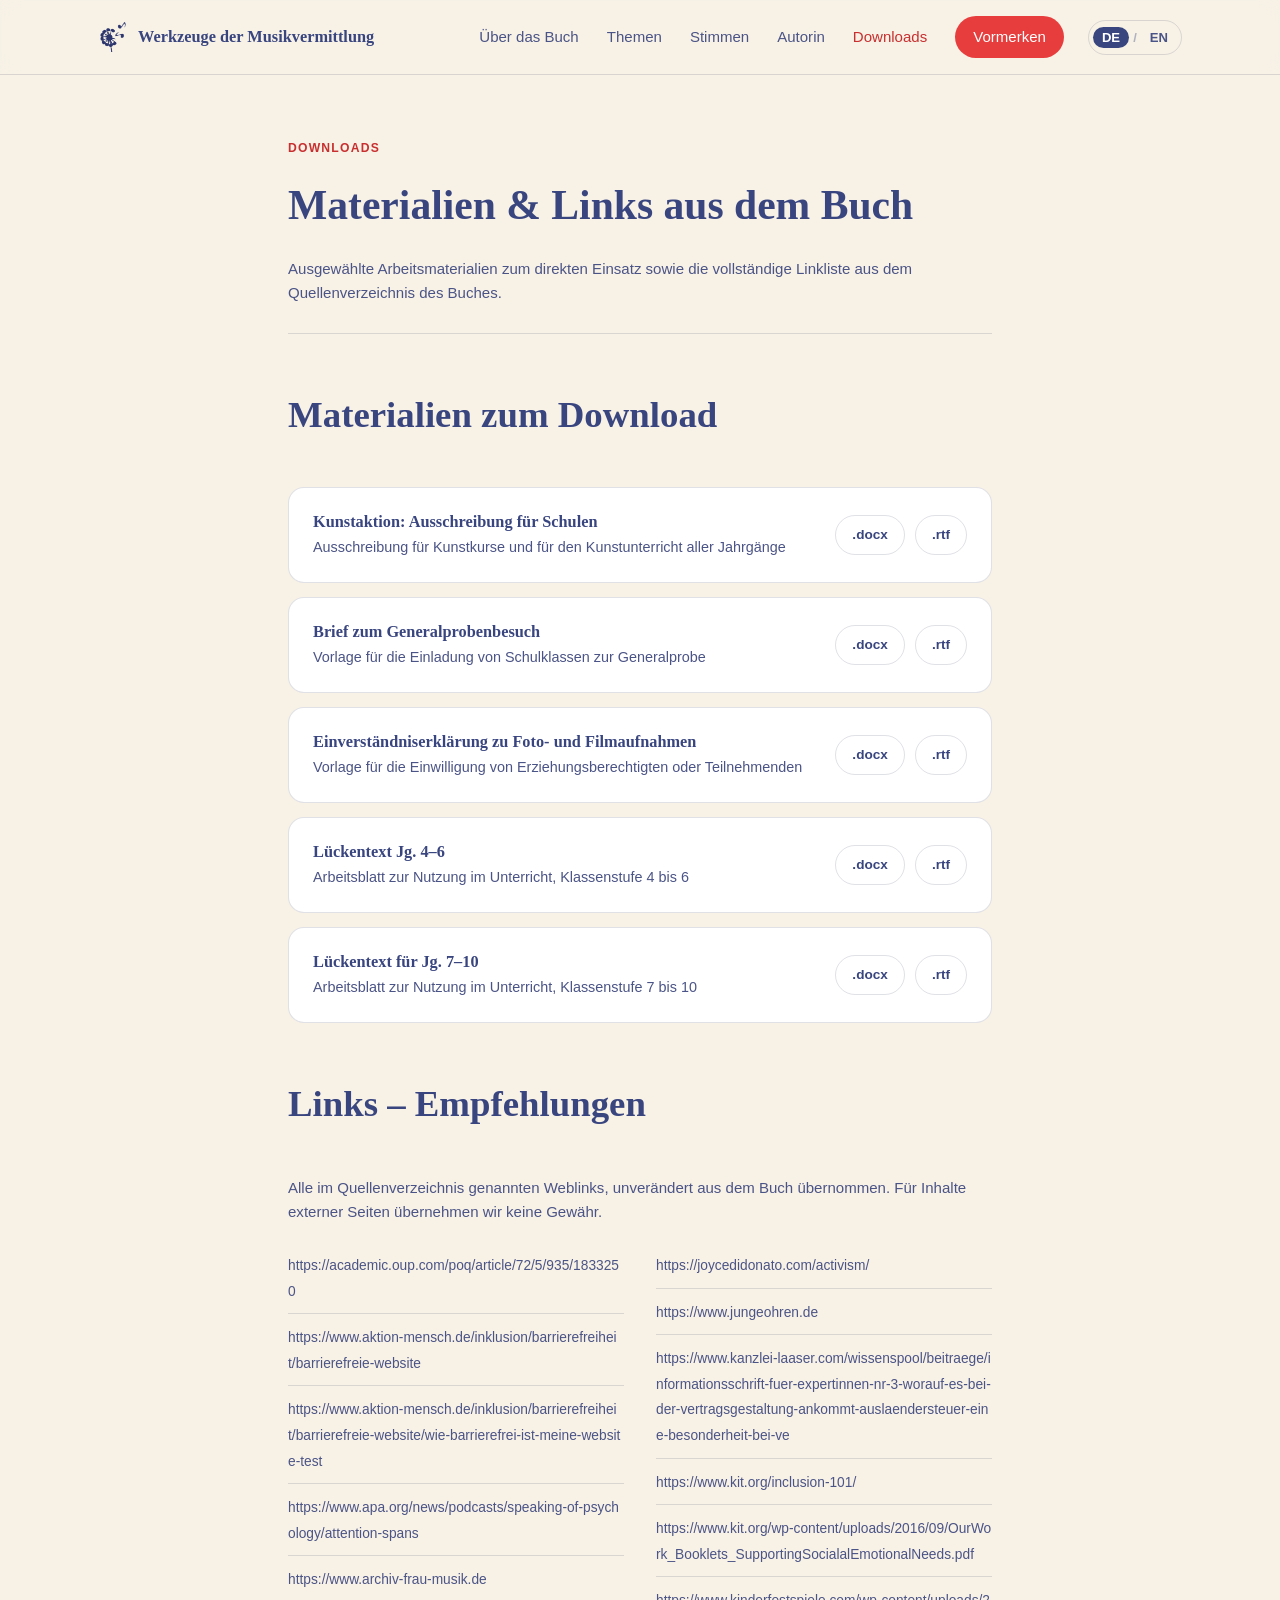
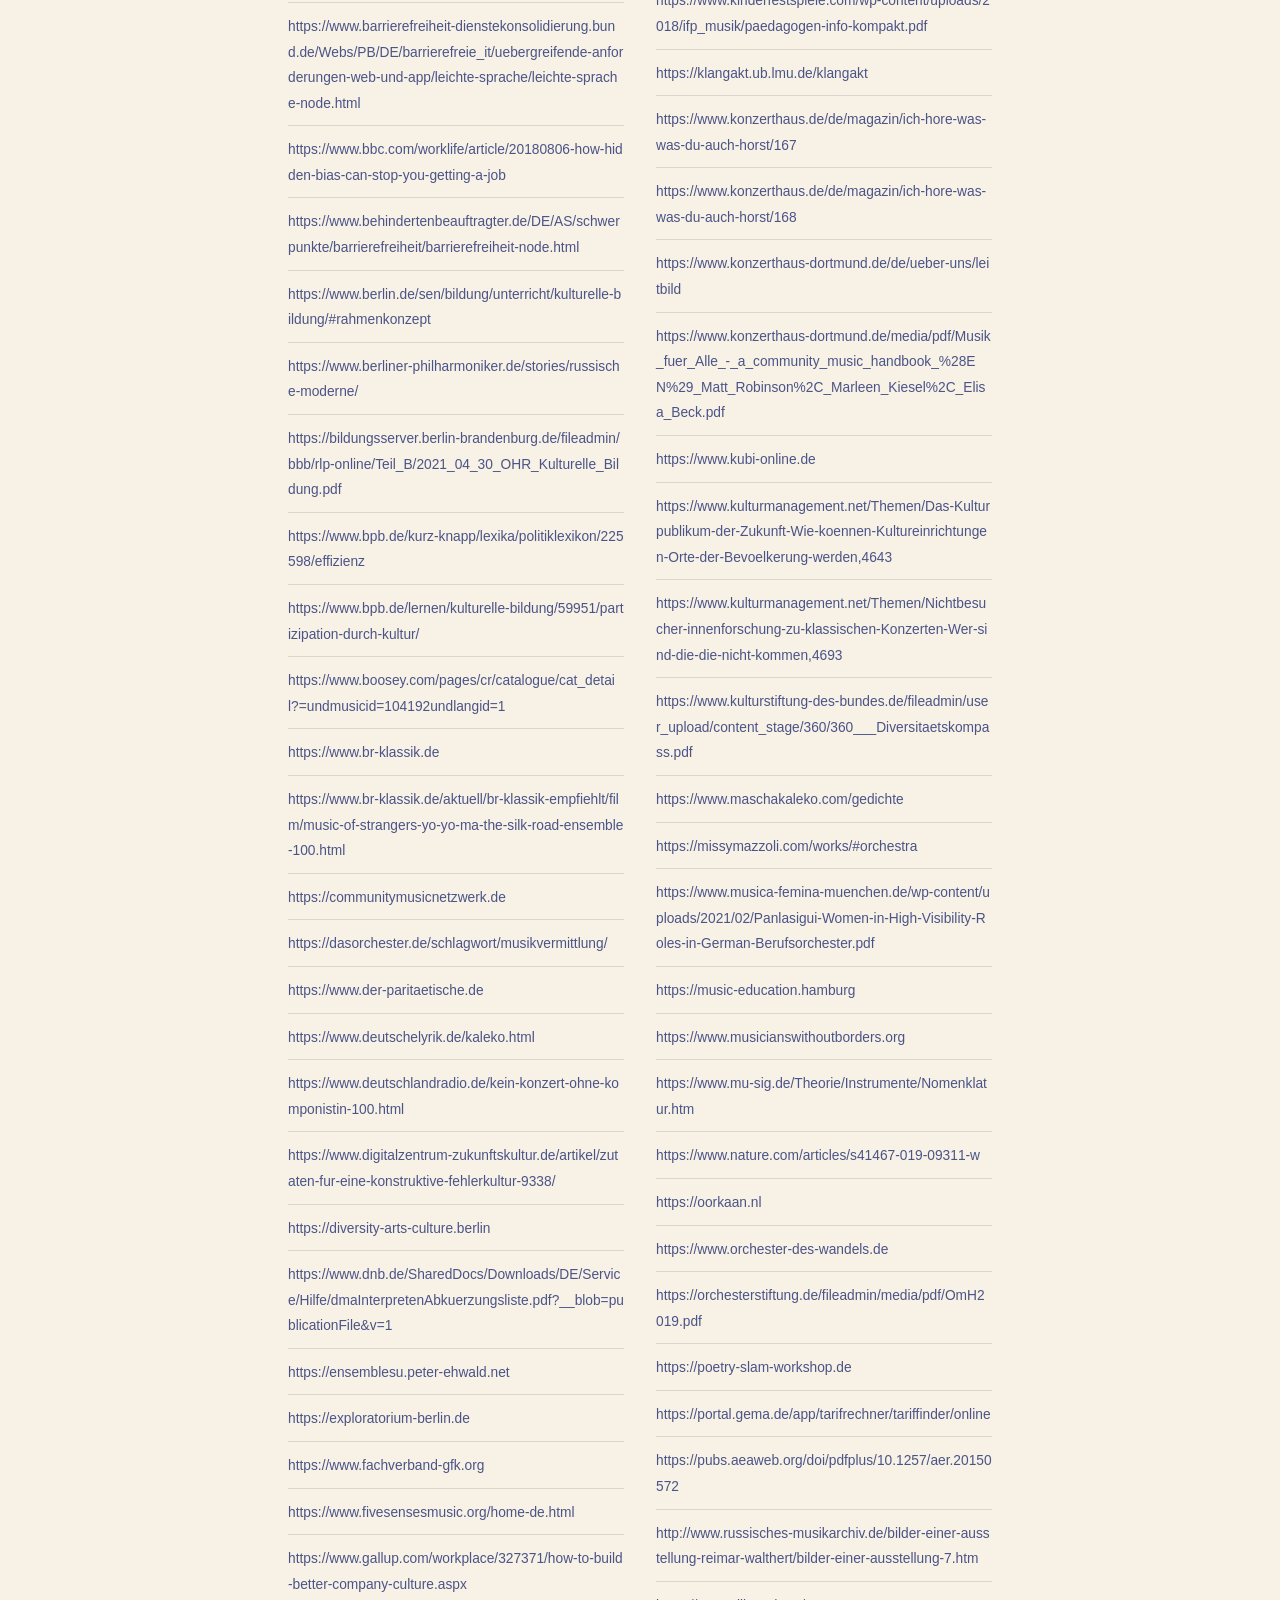
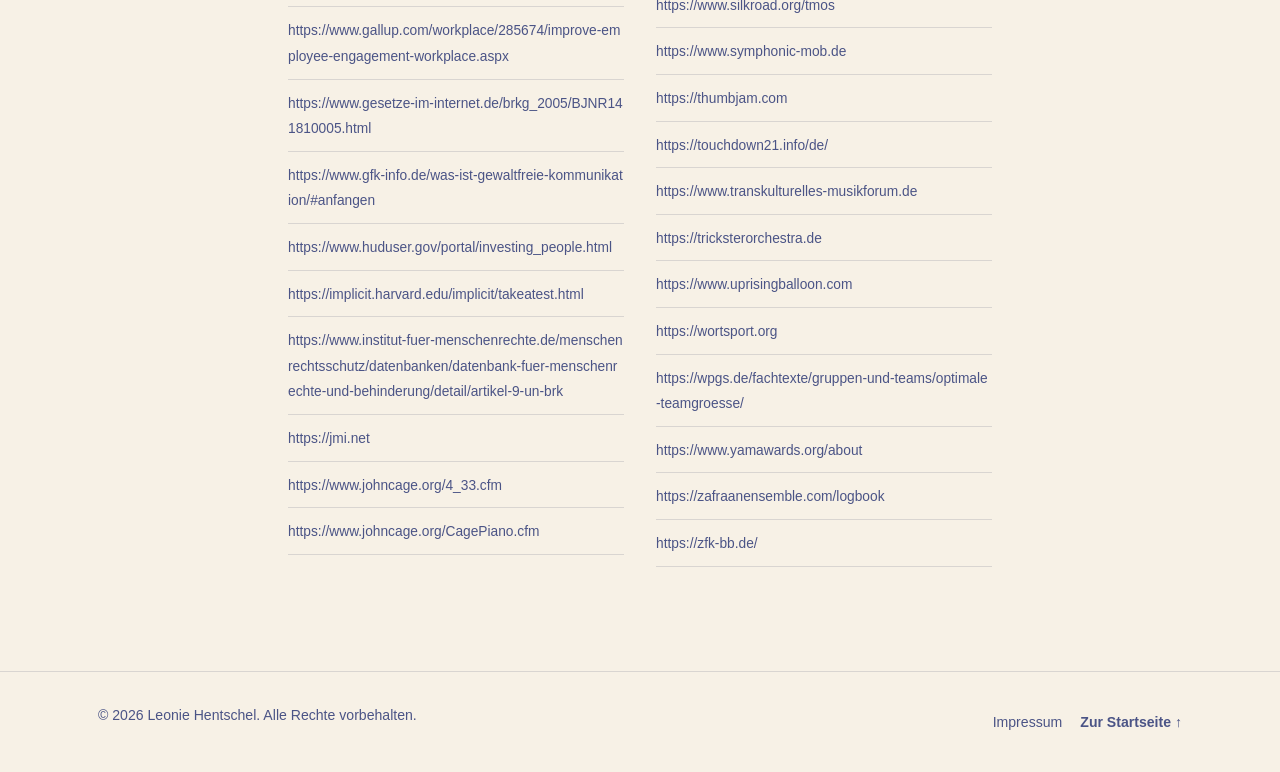
==== downloads.html @ 618d4319 "Sync site with local v3: add downloads page and README, update content Co-Authored-By: Claude Sonnet" ====
<!DOCTYPE html>
<html lang="de" data-lang="de">
<head>
<meta charset="UTF-8">
<meta name="viewport" content="width=device-width, initial-scale=1.0">
<title>Downloads — Werkzeuge der Musikvermittlung</title>
<meta name="description" content="Materialien und Links aus dem Buch Werkzeuge der Musikvermittlung von Leonie Hentschel.">
<link rel="stylesheet" href="css/style.css">
<link rel="icon" href="assets/img/motif-dandelion.png">
</head>
<body>

<header class="site-header" id="top">
  <div class="wrap header-inner">
    <a class="brand" href="index.html">
      <img class="brand-mark" src="assets/img/motif-dandelion.png" alt="" aria-hidden="true">
      <span class="brand-text">Werkzeuge der Musikvermittlung</span>
    </a>
    <nav class="main-nav" id="main-nav">
      <a href="index.html#buch"><span class="lang-de">Über das Buch</span><span class="lang-en">The Book</span></a>
      <a href="index.html#themen"><span class="lang-de">Themen</span><span class="lang-en">Themes</span></a>
      <a href="index.html#stimmen"><span class="lang-de">Stimmen</span><span class="lang-en">Voices</span></a>
      <a href="index.html#autorin"><span class="lang-de">Autorin</span><span class="lang-en">Author</span></a>
      <a href="downloads.html" class="active">Downloads</a>
      <a href="index.html#kontakt" class="nav-cta"><span class="lang-de">Vormerken</span><span class="lang-en">Get notified</span></a>
    </nav>
    <button class="lang-toggle" id="lang-toggle" aria-label="Switch language">
      <span class="lang-opt" data-set="de">DE</span>
      <span class="lang-sep">/</span>
      <span class="lang-opt" data-set="en">EN</span>
    </button>
    <button class="nav-burger" id="nav-burger" aria-label="Menu" aria-expanded="false">
      <span></span><span></span><span></span>
    </button>
  </div>
</header>

<main>
  <section class="section downloads-page">
    <div class="wrap wrap-narrow">
      <p class="kicker reveal">Downloads</p>
      <h1 class="legal-h1 reveal">
        <span class="lang-de">Materialien &amp; Links aus dem Buch</span>
        <span class="lang-en">Materials &amp; links from the book</span>
      </h1>
      <p class="legal-note reveal">
        <span class="lang-de">Ausgewählte Arbeitsmaterialien zum direkten Einsatz sowie die vollständige Linkliste aus dem Quellenverzeichnis des Buches.</span>
        <span class="lang-en">Selected working materials ready for direct use, plus the complete link list from the book's source references.</span>
      </p>
    </div>

    <div class="wrap wrap-narrow">
      <h2 class="downloads-h2 reveal">
        <span class="lang-de">Materialien zum Download</span>
        <span class="lang-en">Downloadable materials</span>
      </h2>

      <div class="download-list reveal">

        <div class="download-item">
          <div class="download-info">
            <h3><span class="lang-de">Kunstaktion: Ausschreibung für Schulen</span><span class="lang-en">Art project: call for schools</span></h3>
            <p><span class="lang-de">Ausschreibung für Kunstkurse und für den Kunstunterricht aller Jahrgänge</span><span class="lang-en">Call for art courses and art classes across all grade levels</span></p>
          </div>
          <div class="download-formats">
            <a href="assets/downloads/ausschreibung-kunstkurse.docx" download>.docx</a>
            <a href="assets/downloads/ausschreibung-kunstkurse.rtf" download>.rtf</a>
          </div>
        </div>

        <div class="download-item">
          <div class="download-info">
            <h3><span class="lang-de">Brief zum Generalprobenbesuch</span><span class="lang-en">Letter on attending the dress rehearsal</span></h3>
            <p><span class="lang-de">Vorlage für die Einladung von Schulklassen zur Generalprobe</span><span class="lang-en">Template letter for inviting school classes to a dress rehearsal</span></p>
          </div>
          <div class="download-formats">
            <a href="assets/downloads/brief-generalprobenbesuch.docx" download>.docx</a>
            <a href="assets/downloads/brief-generalprobenbesuch.rtf" download>.rtf</a>
          </div>
        </div>

        <div class="download-item">
          <div class="download-info">
            <h3><span class="lang-de">Einverständniserklärung zu Foto- und Filmaufnahmen</span><span class="lang-en">Photo and video consent form</span></h3>
            <p><span class="lang-de">Vorlage für die Einwilligung von Erziehungsberechtigten oder Teilnehmenden</span><span class="lang-en">Template consent form for guardians or participants</span></p>
          </div>
          <div class="download-formats">
            <a href="assets/downloads/einverstaendniserklaerung-foto.docx" download>.docx</a>
            <a href="assets/downloads/einverstaendniserklaerung-foto.rtf" download>.rtf</a>
          </div>
        </div>

        <div class="download-item">
          <div class="download-info">
            <h3><span class="lang-de">Lückentext Jg. 4–6</span><span class="lang-en">Cloze text, grades 4–6</span></h3>
            <p><span class="lang-de">Arbeitsblatt zur Nutzung im Unterricht, Klassenstufe 4 bis 6</span><span class="lang-en">Worksheet for classroom use, grades 4 to 6</span></p>
          </div>
          <div class="download-formats">
            <a href="assets/downloads/lueckentext-jg-4-6.docx" download>.docx</a>
            <a href="assets/downloads/lueckentext-jg-4-6.rtf" download>.rtf</a>
          </div>
        </div>

        <div class="download-item">
          <div class="download-info">
            <h3><span class="lang-de">Lückentext für Jg. 7–10</span><span class="lang-en">Cloze text, grades 7–10</span></h3>
            <p><span class="lang-de">Arbeitsblatt zur Nutzung im Unterricht, Klassenstufe 7 bis 10</span><span class="lang-en">Worksheet for classroom use, grades 7 to 10</span></p>
          </div>
          <div class="download-formats">
            <a href="assets/downloads/lueckentext-jg-7-10.docx" download>.docx</a>
            <a href="assets/downloads/lueckentext-jg-7-10.rtf" download>.rtf</a>
          </div>
        </div>

      </div>
    </div>

    <div class="wrap wrap-narrow">
      <h2 class="downloads-h2 reveal">
        <span class="lang-de">Links – Empfehlungen</span>
        <span class="lang-en">Links from the book</span>
      </h2>
      <p class="legal-note reveal" style="margin-bottom:28px; padding-bottom:0; border-bottom:none;">
        <span class="lang-de">Alle im Quellenverzeichnis genannten Weblinks, unverändert aus dem Buch übernommen. Für Inhalte externer Seiten übernehmen wir keine Gewähr.</span>
        <span class="lang-en">All web links listed in the book's source references, unchanged. We take no responsibility for the content of external sites.</span>
      </p>

      <ul class="link-list reveal">
            <li><a href="https://academic.oup.com/poq/article/72/5/935/1833250" target="_blank" rel="noopener">https://academic.oup.com/poq/article/72/5/935/1833250</a></li>
            <li><a href="https://www.aktion-mensch.de/inklusion/barrierefreiheit/barrierefreie-website" target="_blank" rel="noopener">https://www.aktion-mensch.de/inklusion/barrierefreiheit/barrierefreie-website</a></li>
            <li><a href="https://www.aktion-mensch.de/inklusion/barrierefreiheit/barrierefreie-website/wie-barrierefrei-ist-meine-website-test" target="_blank" rel="noopener">https://www.aktion-mensch.de/inklusion/barrierefreiheit/barrierefreie-website/wie-barrierefrei-ist-meine-website-test</a></li>
            <li><a href="https://www.apa.org/news/podcasts/speaking-of-psychology/attention-spans" target="_blank" rel="noopener">https://www.apa.org/news/podcasts/speaking-of-psychology/attention-spans</a></li>
            <li><a href="https://www.archiv-frau-musik.de" target="_blank" rel="noopener">https://www.archiv-frau-musik.de</a></li>
            <li><a href="https://www.barrierefreiheit-dienstekonsolidierung.bund.de/Webs/PB/DE/barrierefreie_it/uebergreifende-anforderungen-web-und-app/leichte-sprache/leichte-sprache-node.html" target="_blank" rel="noopener">https://www.barrierefreiheit-dienstekonsolidierung.bund.de/Webs/PB/DE/barrierefreie_it/uebergreifende-anforderungen-web-und-app/leichte-sprache/leichte-sprache-node.html</a></li>
            <li><a href="https://www.bbc.com/worklife/article/20180806-how-hidden-bias-can-stop-you-getting-a-job" target="_blank" rel="noopener">https://www.bbc.com/worklife/article/20180806-how-hidden-bias-can-stop-you-getting-a-job</a></li>
            <li><a href="https://www.behindertenbeauftragter.de/DE/AS/schwerpunkte/barrierefreiheit/barrierefreiheit-node.html" target="_blank" rel="noopener">https://www.behindertenbeauftragter.de/DE/AS/schwerpunkte/barrierefreiheit/barrierefreiheit-node.html</a></li>
            <li><a href="https://www.berlin.de/sen/bildung/unterricht/kulturelle-bildung/#rahmenkonzept" target="_blank" rel="noopener">https://www.berlin.de/sen/bildung/unterricht/kulturelle-bildung/#rahmenkonzept</a></li>
            <li><a href="https://www.berliner-philharmoniker.de/stories/russische-moderne/" target="_blank" rel="noopener">https://www.berliner-philharmoniker.de/stories/russische-moderne/</a></li>
            <li><a href="https://bildungsserver.berlin-brandenburg.de/fileadmin/bbb/rlp-online/Teil_B/2021_04_30_OHR_Kulturelle_Bildung.pdf" target="_blank" rel="noopener">https://bildungsserver.berlin-brandenburg.de/fileadmin/bbb/rlp-online/Teil_B/2021_04_30_OHR_Kulturelle_Bildung.pdf</a></li>
            <li><a href="https://www.bpb.de/kurz-knapp/lexika/politiklexikon/225598/effizienz" target="_blank" rel="noopener">https://www.bpb.de/kurz-knapp/lexika/politiklexikon/225598/effizienz</a></li>
            <li><a href="https://www.bpb.de/lernen/kulturelle-bildung/59951/partizipation-durch-kultur/" target="_blank" rel="noopener">https://www.bpb.de/lernen/kulturelle-bildung/59951/partizipation-durch-kultur/</a></li>
            <li><a href="https://www.boosey.com/pages/cr/catalogue/cat_detail?=undmusicid=104192undlangid=1" target="_blank" rel="noopener">https://www.boosey.com/pages/cr/catalogue/cat_detail?=undmusicid=104192undlangid=1</a></li>
            <li><a href="https://www.br-klassik.de" target="_blank" rel="noopener">https://www.br-klassik.de</a></li>
            <li><a href="https://www.br-klassik.de/aktuell/br-klassik-empfiehlt/film/music-of-strangers-yo-yo-ma-the-silk-road-ensemble-100.html" target="_blank" rel="noopener">https://www.br-klassik.de/aktuell/br-klassik-empfiehlt/film/music-of-strangers-yo-yo-ma-the-silk-road-ensemble-100.html</a></li>
            <li><a href="https://communitymusicnetzwerk.de" target="_blank" rel="noopener">https://communitymusicnetzwerk.de</a></li>
            <li><a href="https://dasorchester.de/schlagwort/musikvermittlung/" target="_blank" rel="noopener">https://dasorchester.de/schlagwort/musikvermittlung/</a></li>
            <li><a href="https://www.der-paritaetische.de" target="_blank" rel="noopener">https://www.der-paritaetische.de</a></li>
            <li><a href="https://www.deutschelyrik.de/kaleko.html" target="_blank" rel="noopener">https://www.deutschelyrik.de/kaleko.html</a></li>
            <li><a href="https://www.deutschlandradio.de/kein-konzert-ohne-komponistin-100.html" target="_blank" rel="noopener">https://www.deutschlandradio.de/kein-konzert-ohne-komponistin-100.html</a></li>
            <li><a href="https://www.digitalzentrum-zukunftskultur.de/artikel/zutaten-fur-eine-konstruktive-fehlerkultur-9338/" target="_blank" rel="noopener">https://www.digitalzentrum-zukunftskultur.de/artikel/zutaten-fur-eine-konstruktive-fehlerkultur-9338/</a></li>
            <li><a href="https://diversity-arts-culture.berlin" target="_blank" rel="noopener">https://diversity-arts-culture.berlin</a></li>
            <li><a href="https://www.dnb.de/SharedDocs/Downloads/DE/Service/Hilfe/dmaInterpretenAbkuerzungsliste.pdf?__blob=publicationFile&amp;v=1" target="_blank" rel="noopener">https://www.dnb.de/SharedDocs/Downloads/DE/Service/Hilfe/dmaInterpretenAbkuerzungsliste.pdf?__blob=publicationFile&amp;v=1</a></li>
            <li><a href="https://ensemblesu.peter-ehwald.net" target="_blank" rel="noopener">https://ensemblesu.peter-ehwald.net</a></li>
            <li><a href="https://exploratorium-berlin.de" target="_blank" rel="noopener">https://exploratorium-berlin.de</a></li>
            <li><a href="https://www.fachverband-gfk.org" target="_blank" rel="noopener">https://www.fachverband-gfk.org</a></li>
            <li><a href="https://www.fivesensesmusic.org/home-de.html" target="_blank" rel="noopener">https://www.fivesensesmusic.org/home-de.html</a></li>
            <li><a href="https://www.gallup.com/workplace/327371/how-to-build-better-company-culture.aspx" target="_blank" rel="noopener">https://www.gallup.com/workplace/327371/how-to-build-better-company-culture.aspx</a></li>
            <li><a href="https://www.gallup.com/workplace/285674/improve-employee-engagement-workplace.aspx" target="_blank" rel="noopener">https://www.gallup.com/workplace/285674/improve-employee-engagement-workplace.aspx</a></li>
            <li><a href="https://www.gesetze-im-internet.de/brkg_2005/BJNR141810005.html" target="_blank" rel="noopener">https://www.gesetze-im-internet.de/brkg_2005/BJNR141810005.html</a></li>
            <li><a href="https://www.gfk-info.de/was-ist-gewaltfreie-kommunikation/#anfangen" target="_blank" rel="noopener">https://www.gfk-info.de/was-ist-gewaltfreie-kommunikation/#anfangen</a></li>
            <li><a href="https://www.huduser.gov/portal/investing_people.html" target="_blank" rel="noopener">https://www.huduser.gov/portal/investing_people.html</a></li>
            <li><a href="https://implicit.harvard.edu/implicit/takeatest.html" target="_blank" rel="noopener">https://implicit.harvard.edu/implicit/takeatest.html</a></li>
            <li><a href="https://www.institut-fuer-menschenrechte.de/menschenrechtsschutz/datenbanken/datenbank-fuer-menschenrechte-und-behinderung/detail/artikel-9-un-brk" target="_blank" rel="noopener">https://www.institut-fuer-menschenrechte.de/menschenrechtsschutz/datenbanken/datenbank-fuer-menschenrechte-und-behinderung/detail/artikel-9-un-brk</a></li>
            <li><a href="https://jmi.net" target="_blank" rel="noopener">https://jmi.net</a></li>
            <li><a href="https://www.johncage.org/4_33.cfm" target="_blank" rel="noopener">https://www.johncage.org/4_33.cfm</a></li>
            <li><a href="https://www.johncage.org/CagePiano.cfm" target="_blank" rel="noopener">https://www.johncage.org/CagePiano.cfm</a></li>
            <li><a href="https://joycedidonato.com/activism/" target="_blank" rel="noopener">https://joycedidonato.com/activism/</a></li>
            <li><a href="https://www.jungeohren.de" target="_blank" rel="noopener">https://www.jungeohren.de</a></li>
            <li><a href="https://www.kanzlei-laaser.com/wissenspool/beitraege/informationsschrift-fuer-expertinnen-nr-3-worauf-es-bei-der-vertragsgestaltung-ankommt-auslaendersteuer-eine-besonderheit-bei-ve" target="_blank" rel="noopener">https://www.kanzlei-laaser.com/wissenspool/beitraege/informationsschrift-fuer-expertinnen-nr-3-worauf-es-bei-der-vertragsgestaltung-ankommt-auslaendersteuer-eine-besonderheit-bei-ve</a></li>
            <li><a href="https://www.kit.org/inclusion-101/" target="_blank" rel="noopener">https://www.kit.org/inclusion-101/</a></li>
            <li><a href="https://www.kit.org/wp-content/uploads/2016/09/OurWork_Booklets_SupportingSocialalEmotionalNeeds.pdf" target="_blank" rel="noopener">https://www.kit.org/wp-content/uploads/2016/09/OurWork_Booklets_SupportingSocialalEmotionalNeeds.pdf</a></li>
            <li><a href="https://www.kinderfestspiele.com/wp-content/uploads/2018/ifp_musik/paedagogen-info-kompakt.pdf" target="_blank" rel="noopener">https://www.kinderfestspiele.com/wp-content/uploads/2018/ifp_musik/paedagogen-info-kompakt.pdf</a></li>
            <li><a href="https://klangakt.ub.lmu.de/klangakt" target="_blank" rel="noopener">https://klangakt.ub.lmu.de/klangakt</a></li>
            <li><a href="https://www.konzerthaus.de/de/magazin/ich-hore-was-was-du-auch-horst/167" target="_blank" rel="noopener">https://www.konzerthaus.de/de/magazin/ich-hore-was-was-du-auch-horst/167</a></li>
            <li><a href="https://www.konzerthaus.de/de/magazin/ich-hore-was-was-du-auch-horst/168" target="_blank" rel="noopener">https://www.konzerthaus.de/de/magazin/ich-hore-was-was-du-auch-horst/168</a></li>
            <li><a href="https://www.konzerthaus-dortmund.de/de/ueber-uns/leitbild" target="_blank" rel="noopener">https://www.konzerthaus-dortmund.de/de/ueber-uns/leitbild</a></li>
            <li><a href="https://www.konzerthaus-dortmund.de/media/pdf/Musik_fuer_Alle_-_a_community_music_handbook_%28EN%29_Matt_Robinson%2C_Marleen_Kiesel%2C_Elisa_Beck.pdf" target="_blank" rel="noopener">https://www.konzerthaus-dortmund.de/media/pdf/Musik_fuer_Alle_-_a_community_music_handbook_%28EN%29_Matt_Robinson%2C_Marleen_Kiesel%2C_Elisa_Beck.pdf</a></li>
            <li><a href="https://www.kubi-online.de" target="_blank" rel="noopener">https://www.kubi-online.de</a></li>
            <li><a href="https://www.kulturmanagement.net/Themen/Das-Kulturpublikum-der-Zukunft-Wie-koennen-Kultureinrichtungen-Orte-der-Bevoelkerung-werden,4643" target="_blank" rel="noopener">https://www.kulturmanagement.net/Themen/Das-Kulturpublikum-der-Zukunft-Wie-koennen-Kultureinrichtungen-Orte-der-Bevoelkerung-werden,4643</a></li>
            <li><a href="https://www.kulturmanagement.net/Themen/Nichtbesucher-innenforschung-zu-klassischen-Konzerten-Wer-sind-die-die-nicht-kommen,4693" target="_blank" rel="noopener">https://www.kulturmanagement.net/Themen/Nichtbesucher-innenforschung-zu-klassischen-Konzerten-Wer-sind-die-die-nicht-kommen,4693</a></li>
            <li><a href="https://www.kulturstiftung-des-bundes.de/fileadmin/user_upload/content_stage/360/360___Diversitaetskompass.pdf" target="_blank" rel="noopener">https://www.kulturstiftung-des-bundes.de/fileadmin/user_upload/content_stage/360/360___Diversitaetskompass.pdf</a></li>
            <li><a href="https://www.maschakaleko.com/gedichte" target="_blank" rel="noopener">https://www.maschakaleko.com/gedichte</a></li>
            <li><a href="https://missymazzoli.com/works/#orchestra" target="_blank" rel="noopener">https://missymazzoli.com/works/#orchestra</a></li>
            <li><a href="https://www.musica-femina-muenchen.de/wp-content/uploads/2021/02/Panlasigui-Women-in-High-Visibility-Roles-in-German-Berufsorchester.pdf" target="_blank" rel="noopener">https://www.musica-femina-muenchen.de/wp-content/uploads/2021/02/Panlasigui-Women-in-High-Visibility-Roles-in-German-Berufsorchester.pdf</a></li>
            <li><a href="https://music-education.hamburg" target="_blank" rel="noopener">https://music-education.hamburg</a></li>
            <li><a href="https://www.musicianswithoutborders.org" target="_blank" rel="noopener">https://www.musicianswithoutborders.org</a></li>
            <li><a href="https://www.mu-sig.de/Theorie/Instrumente/Nomenklatur.htm" target="_blank" rel="noopener">https://www.mu-sig.de/Theorie/Instrumente/Nomenklatur.htm</a></li>
            <li><a href="https://www.nature.com/articles/s41467-019-09311-w" target="_blank" rel="noopener">https://www.nature.com/articles/s41467-019-09311-w</a></li>
            <li><a href="https://oorkaan.nl" target="_blank" rel="noopener">https://oorkaan.nl</a></li>
            <li><a href="https://www.orchester-des-wandels.de" target="_blank" rel="noopener">https://www.orchester-des-wandels.de</a></li>
            <li><a href="https://orchesterstiftung.de/fileadmin/media/pdf/OmH2019.pdf" target="_blank" rel="noopener">https://orchesterstiftung.de/fileadmin/media/pdf/OmH2019.pdf</a></li>
            <li><a href="https://poetry-slam-workshop.de" target="_blank" rel="noopener">https://poetry-slam-workshop.de</a></li>
            <li><a href="https://portal.gema.de/app/tarifrechner/tariffinder/online" target="_blank" rel="noopener">https://portal.gema.de/app/tarifrechner/tariffinder/online</a></li>
            <li><a href="https://pubs.aeaweb.org/doi/pdfplus/10.1257/aer.20150572" target="_blank" rel="noopener">https://pubs.aeaweb.org/doi/pdfplus/10.1257/aer.20150572</a></li>
            <li><a href="http://www.russisches-musikarchiv.de/bilder-einer-ausstellung-reimar-walthert/bilder-einer-ausstellung-7.htm" target="_blank" rel="noopener">http://www.russisches-musikarchiv.de/bilder-einer-ausstellung-reimar-walthert/bilder-einer-ausstellung-7.htm</a></li>
            <li><a href="https://www.silkroad.org/tmos" target="_blank" rel="noopener">https://www.silkroad.org/tmos</a></li>
            <li><a href="https://www.symphonic-mob.de" target="_blank" rel="noopener">https://www.symphonic-mob.de</a></li>
            <li><a href="https://thumbjam.com" target="_blank" rel="noopener">https://thumbjam.com</a></li>
            <li><a href="https://touchdown21.info/de/" target="_blank" rel="noopener">https://touchdown21.info/de/</a></li>
            <li><a href="https://www.transkulturelles-musikforum.de" target="_blank" rel="noopener">https://www.transkulturelles-musikforum.de</a></li>
            <li><a href="https://tricksterorchestra.de" target="_blank" rel="noopener">https://tricksterorchestra.de</a></li>
            <li><a href="https://www.uprisingballoon.com" target="_blank" rel="noopener">https://www.uprisingballoon.com</a></li>
            <li><a href="https://wortsport.org" target="_blank" rel="noopener">https://wortsport.org</a></li>
            <li><a href="https://wpgs.de/fachtexte/gruppen-und-teams/optimale-teamgroesse/" target="_blank" rel="noopener">https://wpgs.de/fachtexte/gruppen-und-teams/optimale-teamgroesse/</a></li>
            <li><a href="https://www.yamawards.org/about" target="_blank" rel="noopener">https://www.yamawards.org/about</a></li>
            <li><a href="https://zafraanensemble.com/logbook" target="_blank" rel="noopener">https://zafraanensemble.com/logbook</a></li>
            <li><a href="https://zfk-bb.de/" target="_blank" rel="noopener">https://zfk-bb.de/</a></li>
      </ul>
    </div>
  </section>
</main>

<footer class="site-footer">
  <div class="wrap footer-inner">
    <p>© 2026 Leonie Hentschel. <span class="lang-de">Alle Rechte vorbehalten.</span><span class="lang-en">All rights reserved.</span></p>
    <div class="footer-links">
      <a href="impressum.html">Impressum</a>
      <a href="index.html#top" class="back-to-top">
        <span class="lang-de">Zur Startseite</span><span class="lang-en">Back to homepage</span> ↑
      </a>
    </div>
  </div>
</footer>

<script src="js/script.js"></script>
</body>
</html>
---- css/style.css ----
/* ============ Design tokens (from the actual book cover) ============ */
:root{
  --cream: #F7F1E6;
  --cream-soft: #FFFFFF;
  --ink: #232B52;        /* deep navy, body text */
  --ink-soft: #4B5486;    /* secondary navy, contrast 6.4:1 on cream */
  --navy: #39457F;        /* brand navy, matches cover illustration + back cover */
  --navy-deep: #232B52;
  --coral: #E73D3D;       /* brand coral, matches front cover background */
  --coral-deep: #C82F2F;  /* buttons / text-safe coral */
  --line: rgba(35,43,82,0.14);
  /* System font stacks only — no webfonts, no third-party font hosting (incl. no Google Fonts) */
  --serif: ui-serif, Georgia, Cambria, "Times New Roman", Times, serif;
  --sans: -apple-system, BlinkMacSystemFont, "Segoe UI", Roboto, Helvetica, Arial, sans-serif;
  --container: 1140px;
}

*, *::before, *::after{ box-sizing:border-box; }
html{ scroll-behavior:smooth; }

body{
  margin:0;
  font-family:var(--sans);
  color:var(--ink);
  background:var(--cream);
  line-height:1.6;
  -webkit-font-smoothing:antialiased;
}

h1,h2,h3{ font-family:var(--serif); font-weight:600; margin:0; color:var(--navy); }
p{ margin:0 0 1em; }
p:last-child{ margin-bottom:0; }
a{ color:inherit; }
ul{ margin:0; padding:0; list-style:none; }
em{ font-style:italic; color:var(--navy); }

.wrap{ max-width:var(--container); margin:0 auto; padding:0 28px; }
.wrap-narrow{ max-width:760px; }

/* ============ Language toggle logic ============ */
html[data-lang="de"] .lang-en{ display:none; }
html[data-lang="en"] .lang-de{ display:none; }

/* ============ Header ============ */
.site-header{
  position:sticky; top:0; z-index:100;
  background:rgba(247,241,230,0.9);
  backdrop-filter: blur(10px);
  border-bottom:1px solid var(--line);
}
.header-inner{
  display:flex; align-items:center; gap:24px;
  height:74px;
}
.brand{
  display:flex; align-items:center; gap:10px;
  text-decoration:none; color:var(--navy);
  font-family:var(--serif); font-weight:600; font-size:1.02rem;
  margin-right:auto;
  white-space:nowrap;
}
.brand-mark{ width:30px; height:30px; object-fit:contain; flex-shrink:0; }
.brand-text{ display:none; }
@media (min-width:900px){ .brand-text{ display:inline; } }

.main-nav{
  display:none;
  align-items:center;
  gap:28px;
  font-size:0.94rem;
  font-weight:500;
}
.main-nav a{ text-decoration:none; color:var(--ink-soft); transition:color .2s; position:relative; }
.main-nav a:hover{ color:var(--navy); }
.main-nav a.active{ color:var(--coral-deep); }
.nav-cta{
  background:var(--coral); color:#fff !important;
  padding:9px 18px; border-radius:100px;
}
.nav-cta:hover{ background:var(--coral-deep); color:#fff !important; }

@media (min-width:960px){ .main-nav{ display:flex; } }

.lang-toggle{
  border:1px solid var(--line); background:transparent; border-radius:100px;
  padding:6px 4px; font-family:var(--sans); font-size:0.82rem; font-weight:600;
  cursor:pointer; color:var(--ink-soft); display:flex; align-items:center; gap:4px;
  flex-shrink:0;
}
.lang-toggle .lang-opt{ padding:3px 9px; border-radius:100px; }
.lang-sep{ opacity:0.4; }
html[data-lang="de"] .lang-toggle .lang-opt[data-set="de"],
html[data-lang="en"] .lang-toggle .lang-opt[data-set="en"]{
  background:var(--navy); color:#fff;
}

.nav-burger{
  display:flex; flex-direction:column; justify-content:center; gap:4px;
  width:34px; height:34px; background:none; border:none; cursor:pointer; flex-shrink:0;
}
.nav-burger span{ width:100%; height:2px; background:var(--navy); border-radius:2px; }
@media (min-width:960px){ .nav-burger{ display:none; } }

.main-nav.open{
  display:flex; flex-direction:column; align-items:flex-start; gap:6px;
  position:absolute; top:74px; left:0; right:0;
  background:var(--cream-soft); padding:16px 28px 22px;
  border-bottom:1px solid var(--line);
}

/* ============ Decorative motif (dandelion + notes, from the cover) ============ */
.hero-motif{ position:absolute; pointer-events:none; z-index:0; }
.hero-motif img{ width:100%; height:auto; display:block; }

/* ============ Hero ============ */
.hero{
  position:relative;
  background:var(--coral);
  padding:60px 0 80px;
  overflow:hidden;
}
.hero .motif-a{ width:260px; top:-60px; left:-70px; opacity:0.14; transform:rotate(-8deg); }
.hero .motif-b{ width:180px; bottom:-40px; right:-40px; opacity:0.14; transform:rotate(14deg); }

.hero-inner{
  position:relative; z-index:1;
  display:grid; gap:44px;
  align-items:center;
}
@media (min-width:900px){
  .hero-inner{ grid-template-columns:1.15fr 0.85fr; gap:56px; }
}

.eyebrow{
  text-transform:uppercase; letter-spacing:0.1em; font-size:0.76rem;
  font-weight:600; color:rgba(255,255,255,0.86); margin-bottom:18px;
}
.hero h1{
  font-size:clamp(2.3rem, 5.6vw, 3.7rem);
  line-height:1.08; letter-spacing:-0.01em;
  margin-bottom:20px; color:#fff;
}
.hero-subtitle{ font-size:1.15rem; font-weight:500; color:#fff; margin-bottom:14px; }
.hero-tagline{ font-size:1.02rem; color:rgba(255,255,255,0.86); max-width:46ch; margin-bottom:32px; }
.hero-actions{ display:flex; gap:16px; flex-wrap:wrap; }

.btn{
  display:inline-block; text-decoration:none; font-weight:600; font-size:0.98rem;
  padding:14px 28px; border-radius:100px; transition:transform .18s ease, background .18s, box-shadow .18s, border-color .18s;
}
.btn-primary{ background:var(--navy); color:#fff; box-shadow:0 10px 24px -10px rgba(35,43,82,0.55); }
.btn-primary:hover{ background:var(--navy-deep); transform:translateY(-2px); }
.hero .btn-primary{ background:#fff; color:var(--coral-deep); box-shadow:0 10px 24px -10px rgba(35,43,82,0.35); }
.hero .btn-primary:hover{ background:var(--cream); }
.btn-ghost{ background:transparent; color:var(--ink); border:1.5px solid var(--line); }
.btn-ghost:hover{ border-color:var(--navy); }
.hero .btn-ghost{ color:#fff; border-color:rgba(255,255,255,0.55); }
.hero .btn-ghost:hover{ border-color:#fff; }

/* Real cover image */
.hero-cover{ display:flex; justify-content:center; }
.cover-image{
  width:min(300px, 78vw);
  border-radius:4px;
  box-shadow:0 34px 60px -20px rgba(20,15,10,0.45), 0 8px 18px -6px rgba(20,15,10,0.3);
  transform:rotate(-3deg);
  transition:transform .4s ease;
}
.cover-image:hover{ transform:rotate(0deg) translateY(-4px); }

/* ============ Sections ============ */
.section{ padding:92px 0; position:relative; }
.section-alt{ background:var(--cream-soft); }
.kicker{
  text-transform:uppercase; letter-spacing:0.1em; font-size:0.76rem;
  font-weight:600; color:var(--coral-deep); margin-bottom:14px;
}
.kicker-inverse{ color:rgba(255,255,255,0.75); }
.section h2{ font-size:clamp(1.65rem, 3.2vw, 2.3rem); max-width:24ch; margin-bottom:42px; position:relative; z-index:1; }

/* About */
.about-grid{ display:grid; gap:46px; position:relative; z-index:1; }
@media (min-width:880px){ .about-grid{ grid-template-columns:1.4fr 1fr; gap:64px; } }
.about-text p{ color:var(--ink-soft); font-size:1.03rem; }
.about-text .lead{ color:var(--ink); font-weight:500; font-size:1.12rem; }
.pull-quote{
  margin:26px 0 0; padding:20px 0 4px 22px;
  border-left:3px solid var(--coral);
}
.pull-quote p{ font-family:var(--serif); font-style:italic; font-size:1.18rem; color:var(--navy); margin-bottom:8px; }
.pull-quote cite{ font-size:0.86rem; color:var(--ink-soft); font-style:normal; }

.about-facts{ display:flex; flex-direction:column; gap:16px; }
.fact-card{
  background:var(--cream); border:1px solid var(--line); border-radius:16px;
  padding:22px 24px; display:flex; align-items:center; gap:18px;
}
.section-alt .fact-card{ background:var(--cream-soft); box-shadow:0 1px 0 var(--line) inset; }
.fact-number{
  font-family:var(--serif); font-size:2rem; color:var(--coral-deep); font-weight:600; line-height:1;
  flex-shrink:0; min-width:1.2ch;
}
.fact-label{ font-size:0.92rem; color:var(--ink-soft); }

/* Chapter grid */
.chapter-grid{ display:grid; gap:22px; grid-template-columns:1fr; position:relative; z-index:1; }
@media (min-width:700px){ .chapter-grid{ grid-template-columns:repeat(2,1fr); } }
@media (min-width:1080px){ .chapter-grid{ grid-template-columns:repeat(3,1fr); } }

.chapter-card{
  background:var(--cream-soft); border:1px solid var(--line); border-radius:20px;
  padding:28px 26px; transition:transform .25s ease, box-shadow .25s ease, border-color .25s;
}
.chapter-card:hover{
  transform:translateY(-6px);
  box-shadow:0 22px 40px -20px rgba(35,43,82,0.25);
  border-color:var(--coral);
}
.chapter-index{
  display:inline-block; font-family:var(--serif); font-size:0.92rem; font-weight:600;
  color:var(--coral-deep); border:1px solid var(--coral); border-radius:100px;
  width:30px; height:30px; text-align:center; line-height:28px; margin-bottom:16px;
}
.chapter-card h3{ font-size:1.16rem; margin-bottom:6px; }
.chapter-card > p{ color:var(--ink-soft); font-size:0.93rem; margin-bottom:16px; }
.chapter-tags{ display:flex; flex-wrap:wrap; gap:8px; }
.chapter-tags li{
  font-size:0.77rem; font-weight:500; color:var(--navy);
  background:rgba(57,69,127,0.09); padding:5px 11px; border-radius:100px;
}
.chapter-card-note{ background:transparent; border:1.5px dashed var(--line); }
.chapter-card-note:hover{ transform:none; box-shadow:none; border-color:var(--coral); }

/* Quotes section */
.section-voices{ background:var(--navy); overflow:hidden; }
.section-voices .kicker{ color:rgba(255,255,255,0.65); }
.section-voices h2{ color:#fff; }
.section-voices .motif-c{ width:520px; top:-120px; right:-140px; opacity:0.1; transform:rotate(10deg); }

.quote-carousel{ position:relative; max-width:760px; margin:0 auto; z-index:1; }
.quote-track{ overflow:hidden; position:relative; }
.quote-slide{ display:none; margin:0; padding:0; text-align:center; }
.quote-slide.active{ display:block; animation:fadein .5s ease; }
@keyframes fadein{ from{opacity:0; transform:translateY(8px);} to{opacity:1; transform:translateY(0);} }
.quote-slide blockquote{ margin:0 0 22px; }
.quote-slide p{
  font-family:var(--serif); font-size:clamp(1.2rem,2.5vw,1.55rem); font-style:italic;
  line-height:1.42; color:#fff; margin:0;
}
.quote-slide figcaption{ font-size:0.9rem; color:#F6B8A9; font-weight:600; }

.quote-controls{ display:flex; align-items:center; justify-content:center; gap:18px; margin-top:34px; }
.quote-btn{
  width:40px; height:40px; border-radius:50%; border:1px solid rgba(255,255,255,0.3);
  background:transparent; cursor:pointer; font-size:1rem; color:#fff;
  transition:background .2s, border-color .2s;
}
.quote-btn:hover{ background:var(--coral); border-color:var(--coral); }
.quote-dots{ display:flex; gap:8px; }
.quote-dot{
  width:8px; height:8px; border-radius:50%; background:rgba(255,255,255,0.3); border:none; cursor:pointer; padding:0;
}
.quote-dot.active{ background:var(--coral); }

/* Author */
.author-grid{ display:grid; gap:40px; align-items:start; position:relative; z-index:1; }
@media (min-width:860px){ .author-grid{ grid-template-columns:260px 1fr; gap:56px; } }
.author-portrait{ text-align:center; }
.author-portrait img{
  width:100%; max-width:260px; border-radius:16px; object-fit:cover; aspect-ratio:478/620;
  box-shadow:0 20px 40px -18px rgba(35,43,82,0.4);
}
.photo-credit{ display:block; margin-top:10px; font-size:0.78rem; color:var(--ink-soft); }
.author-text p{ color:var(--ink-soft); font-size:1.01rem; }

/* Contact */
.section-contact{ background:var(--navy); text-align:center; overflow:hidden; }
.section-contact h2{ color:#fff; margin-left:auto; margin-right:auto; }
.section-contact .motif-d{ width:420px; bottom:-140px; left:-120px; opacity:0.1; transform:rotate(-12deg); }
.contact-intro{ max-width:56ch; margin:0 auto 18px; color:rgba(255,255,255,0.82); font-size:1.01rem; position:relative; z-index:1; }
.isbn-line{ font-size:0.88rem; color:rgba(255,255,255,0.6); margin-bottom:30px; position:relative; z-index:1; }
.contact-actions{ display:flex; gap:16px; justify-content:center; flex-wrap:wrap; position:relative; z-index:1; }
.btn-ghost-inverse{ color:#fff; border-color:rgba(255,255,255,0.4); }
.btn-ghost-inverse:hover{ border-color:#fff; }

/* Footer */
.site-footer{ border-top:1px solid var(--line); padding:32px 0; background:var(--cream); }
.footer-inner{
  display:flex; flex-wrap:wrap; gap:18px; justify-content:space-between; align-items:center;
  font-size:0.88rem; color:var(--ink-soft);
}
.footer-links{ display:flex; gap:18px; align-items:center; flex-wrap:wrap; }
.footer-links a{ text-decoration:none; color:var(--ink-soft); }
.footer-links a:hover{ color:var(--navy); }
.back-to-top{ text-decoration:none; font-weight:600; color:var(--navy); }

/* ============ Legal page (Impressum) ============ */
.legal-page{ padding:64px 0 100px; }
.legal-h1{
  font-size:clamp(1.9rem, 4vw, 2.6rem); margin-bottom:18px;
}
.legal-note{ color:var(--ink-soft); font-size:0.94rem; margin-bottom:44px; padding-bottom:28px; border-bottom:1px solid var(--line); }
.legal-block{ margin-bottom:34px; }
.legal-block h2{
  font-family:var(--sans); font-size:0.82rem; text-transform:uppercase; letter-spacing:0.08em;
  font-weight:700; color:var(--coral-deep); margin-bottom:10px;
}
.legal-block p{ color:var(--ink); font-size:1rem; line-height:1.7; }
.legal-block a{ color:var(--navy); text-decoration:underline; }

.contact-secondary-link{ font-size:0.88rem; margin-top:16px; }
.contact-secondary-link a{ color:rgba(255,255,255,0.65); text-decoration:underline; }
.contact-secondary-link a:hover{ color:#fff; }

/* ============ Downloads page ============ */
.downloads-page{ padding:64px 0 100px; }
.downloads-h2{
  font-size:1.3rem; margin:52px 0 24px;
}
.downloads-page .wrap + .wrap{ margin-top:0; }

.download-list{ display:flex; flex-direction:column; gap:14px; }
.download-item{
  display:flex; flex-wrap:wrap; align-items:center; justify-content:space-between; gap:16px;
  background:var(--cream-soft); border:1px solid var(--line); border-radius:16px;
  padding:20px 24px; min-height:96px;
}
.download-info{ flex:1 1 320px; min-width:0; }
.download-info h3{ font-size:1.02rem; margin-bottom:4px; line-height:1.3; }
.download-info p{ color:var(--ink-soft); font-size:0.9rem; margin:0; }
.download-formats{ display:flex; gap:10px; flex-shrink:0; }

@media (min-width:560px){
  .download-item{ flex-wrap:nowrap; }
}
.download-formats a{
  display:inline-block; text-decoration:none; font-weight:600; font-size:0.85rem;
  color:var(--navy); border:1px solid var(--line); border-radius:100px; padding:8px 16px;
  transition:background .2s, color .2s, border-color .2s;
}
.download-formats a:hover{ background:var(--coral); border-color:var(--coral); color:#fff; }

.link-list{ columns:1; column-gap:32px; }
@media (min-width:700px){ .link-list{ columns:2; } }
.link-list li{
  break-inside:avoid; margin-bottom:10px; padding-bottom:10px; border-bottom:1px solid var(--line);
}
.link-list a{
  font-size:0.86rem; color:var(--ink-soft); text-decoration:none; word-break:break-all;
}
.link-list a:hover{ color:var(--coral-deep); text-decoration:underline; }

/* ============ Scroll reveal ============ */
.reveal{
  opacity:0; transform:translateY(22px);
  transition:opacity .7s ease, transform .7s ease;
}
.reveal.visible{ opacity:1; transform:translateY(0); }

@media (prefers-reduced-motion: reduce){
  .reveal{ opacity:1; transform:none; transition:none; }
  html{ scroll-behavior:auto; }
}
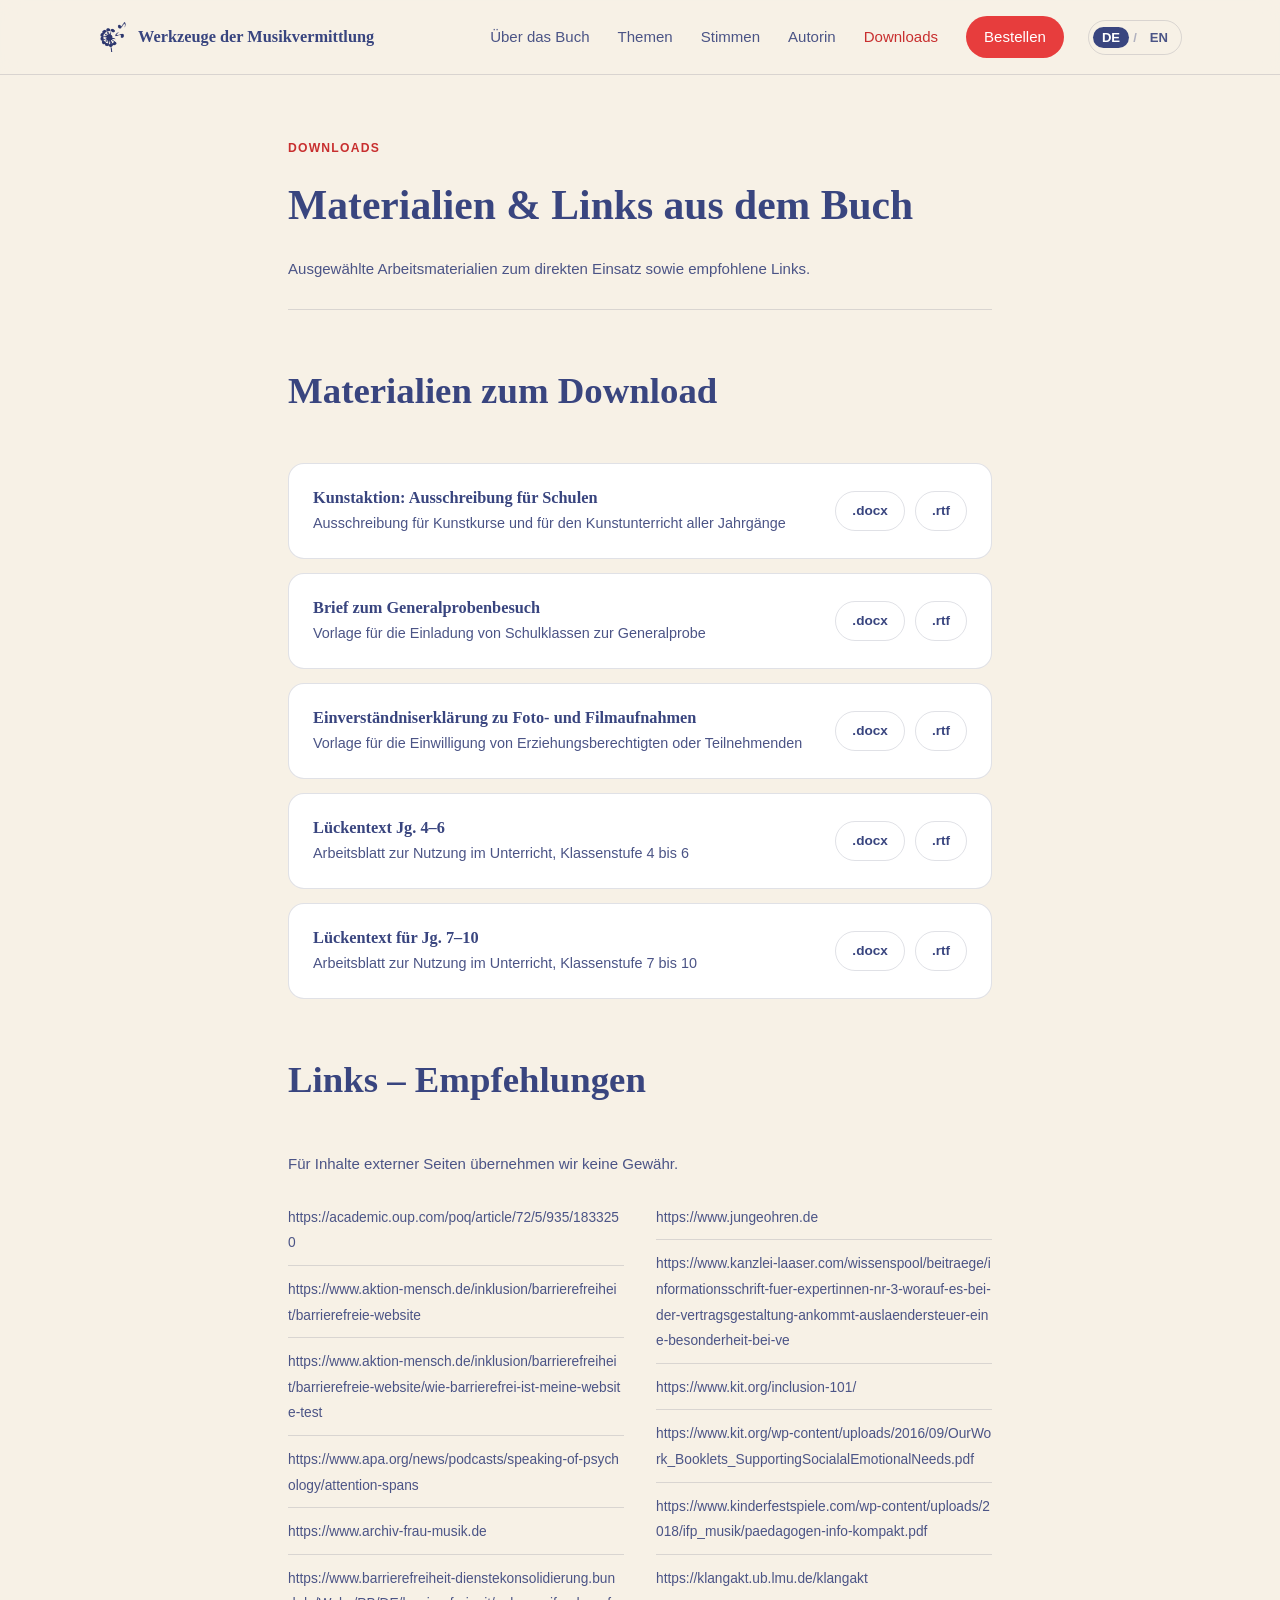
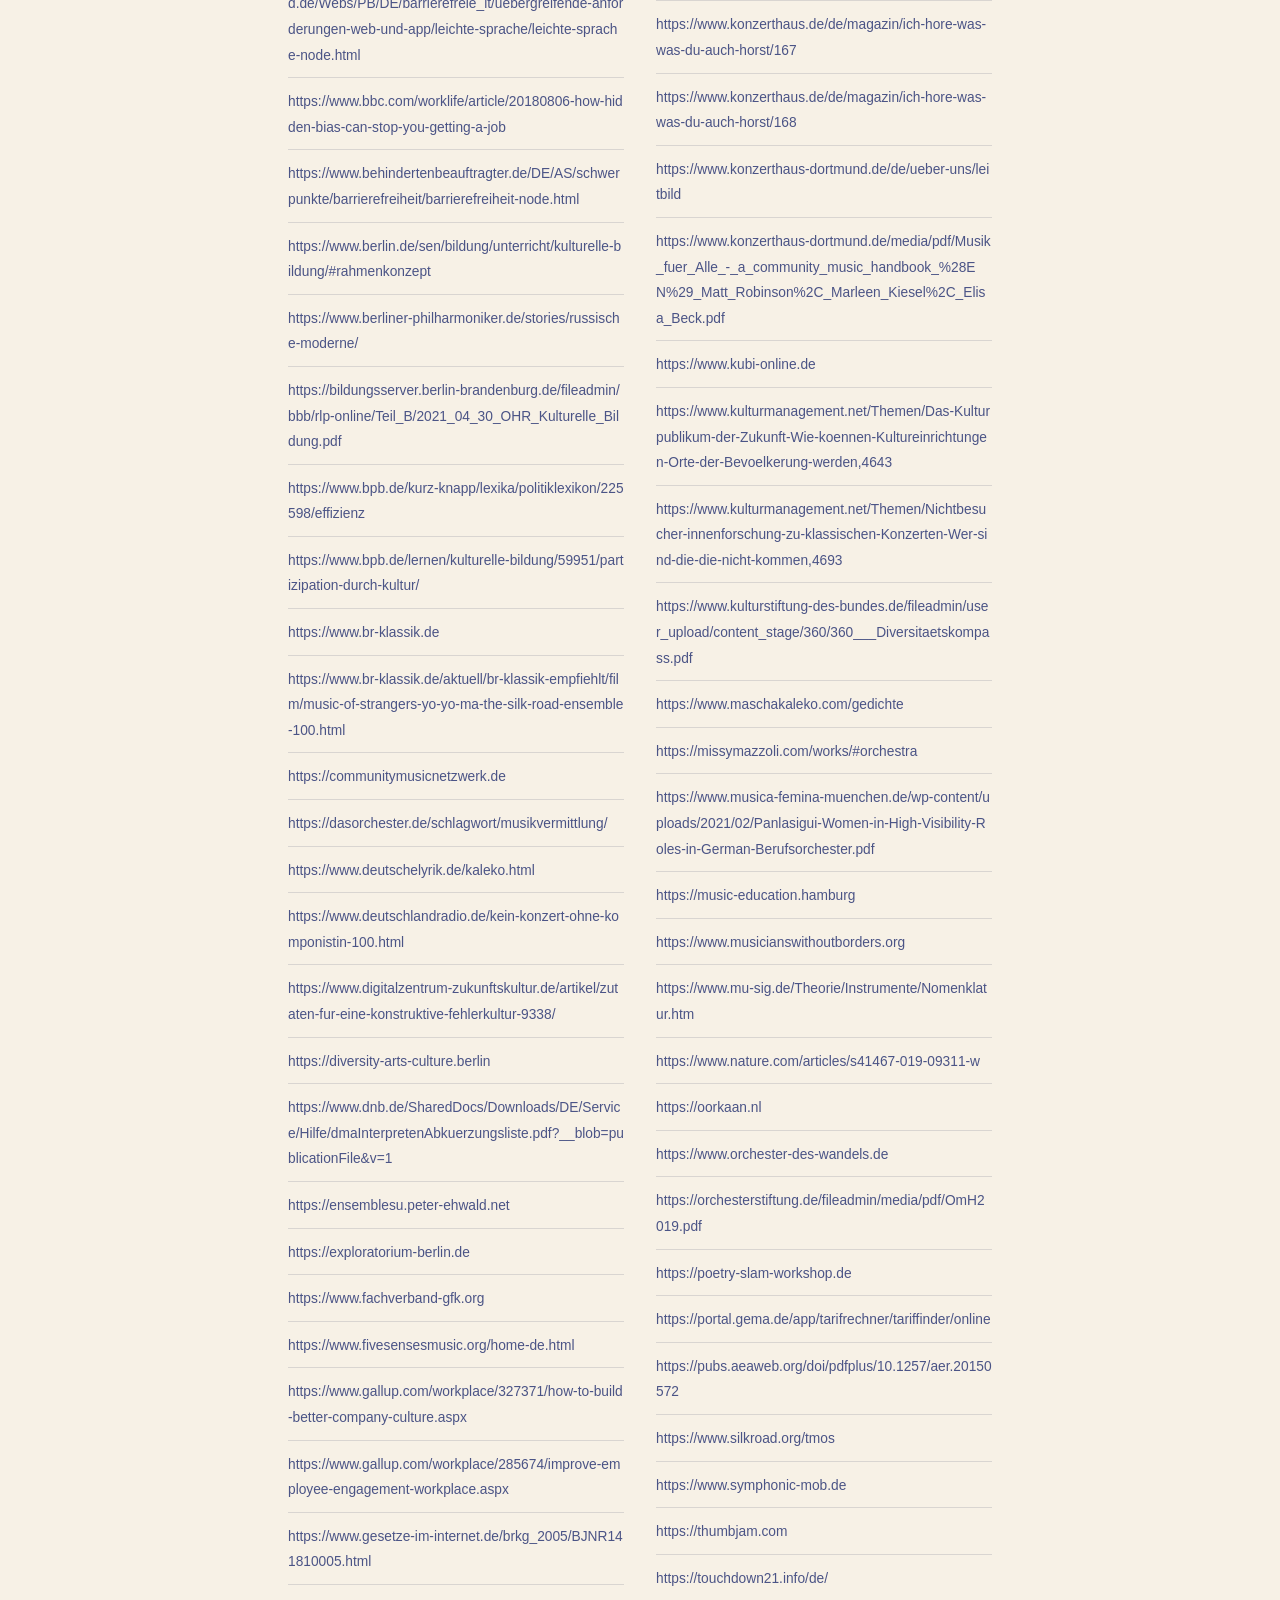
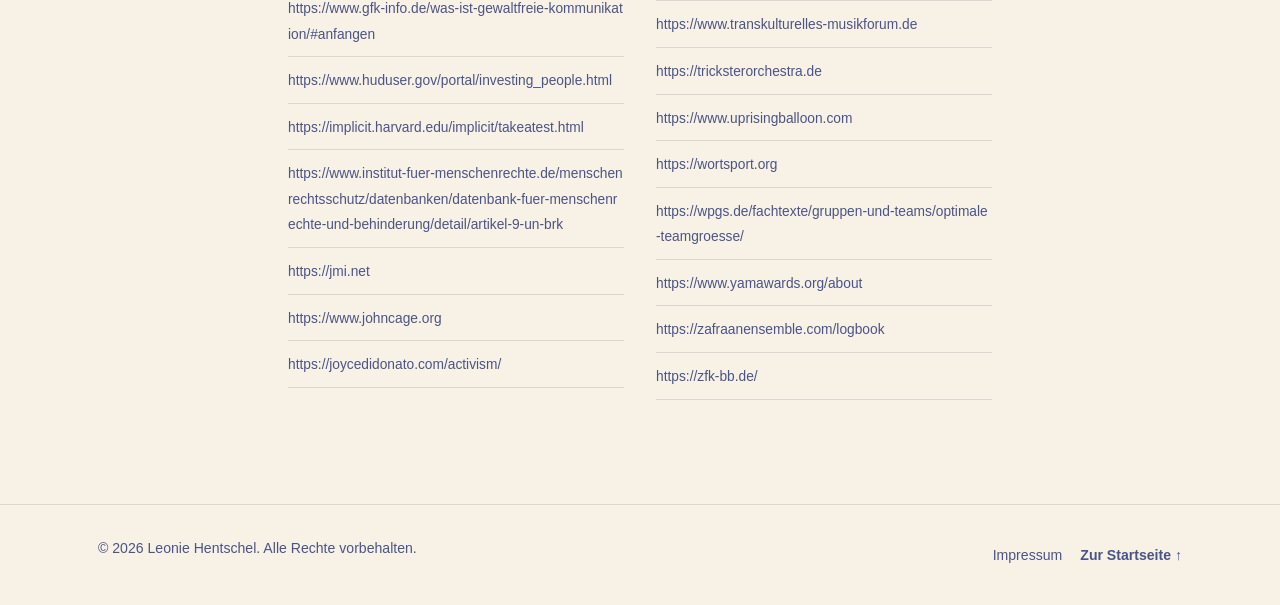
==== commit 8764a896: "Add files via upload" ====
--- a/downloads.html
+++ b/downloads.html
@@ -22,7 +22,7 @@
       <a href="index.html#stimmen"><span class="lang-de">Stimmen</span><span class="lang-en">Voices</span></a>
       <a href="index.html#autorin"><span class="lang-de">Autorin</span><span class="lang-en">Author</span></a>
       <a href="downloads.html" class="active">Downloads</a>
-      <a href="index.html#kontakt" class="nav-cta"><span class="lang-de">Vormerken</span><span class="lang-en">Get notified</span></a>
+      <a href="index.html#kontakt" class="nav-cta"><span class="lang-de">Bestellen</span><span class="lang-en">Order</span></a>
     </nav>
     <button class="lang-toggle" id="lang-toggle" aria-label="Switch language">
       <span class="lang-opt" data-set="de">DE</span>
@@ -44,8 +44,8 @@
         <span class="lang-en">Materials &amp; links from the book</span>
       </h1>
       <p class="legal-note reveal">
-        <span class="lang-de">Ausgewählte Arbeitsmaterialien zum direkten Einsatz sowie die vollständige Linkliste aus dem Quellenverzeichnis des Buches.</span>
-        <span class="lang-en">Selected working materials ready for direct use, plus the complete link list from the book's source references.</span>
+        <span class="lang-de">Ausgewählte Arbeitsmaterialien zum direkten Einsatz sowie empfohlene Links.</span>
+        <span class="lang-en">Selected working materials ready for direct use, plus recommended links.</span>
       </p>
     </div>
 
@@ -118,11 +118,11 @@
     <div class="wrap wrap-narrow">
       <h2 class="downloads-h2 reveal">
         <span class="lang-de">Links – Empfehlungen</span>
-        <span class="lang-en">Links from the book</span>
+        <span class="lang-en">Links – Recommendations</span>
       </h2>
       <p class="legal-note reveal" style="margin-bottom:28px; padding-bottom:0; border-bottom:none;">
-        <span class="lang-de">Alle im Quellenverzeichnis genannten Weblinks, unverändert aus dem Buch übernommen. Für Inhalte externer Seiten übernehmen wir keine Gewähr.</span>
-        <span class="lang-en">All web links listed in the book's source references, unchanged. We take no responsibility for the content of external sites.</span>
+        <span class="lang-de">Für Inhalte externer Seiten übernehmen wir keine Gewähr.</span>
+        <span class="lang-en">We take no responsibility for the content of external sites.</span>
       </p>
 
       <ul class="link-list reveal">
@@ -139,12 +139,10 @@
             <li><a href="https://bildungsserver.berlin-brandenburg.de/fileadmin/bbb/rlp-online/Teil_B/2021_04_30_OHR_Kulturelle_Bildung.pdf" target="_blank" rel="noopener">https://bildungsserver.berlin-brandenburg.de/fileadmin/bbb/rlp-online/Teil_B/2021_04_30_OHR_Kulturelle_Bildung.pdf</a></li>
             <li><a href="https://www.bpb.de/kurz-knapp/lexika/politiklexikon/225598/effizienz" target="_blank" rel="noopener">https://www.bpb.de/kurz-knapp/lexika/politiklexikon/225598/effizienz</a></li>
             <li><a href="https://www.bpb.de/lernen/kulturelle-bildung/59951/partizipation-durch-kultur/" target="_blank" rel="noopener">https://www.bpb.de/lernen/kulturelle-bildung/59951/partizipation-durch-kultur/</a></li>
-            <li><a href="https://www.boosey.com/pages/cr/catalogue/cat_detail?=undmusicid=104192undlangid=1" target="_blank" rel="noopener">https://www.boosey.com/pages/cr/catalogue/cat_detail?=undmusicid=104192undlangid=1</a></li>
             <li><a href="https://www.br-klassik.de" target="_blank" rel="noopener">https://www.br-klassik.de</a></li>
             <li><a href="https://www.br-klassik.de/aktuell/br-klassik-empfiehlt/film/music-of-strangers-yo-yo-ma-the-silk-road-ensemble-100.html" target="_blank" rel="noopener">https://www.br-klassik.de/aktuell/br-klassik-empfiehlt/film/music-of-strangers-yo-yo-ma-the-silk-road-ensemble-100.html</a></li>
             <li><a href="https://communitymusicnetzwerk.de" target="_blank" rel="noopener">https://communitymusicnetzwerk.de</a></li>
             <li><a href="https://dasorchester.de/schlagwort/musikvermittlung/" target="_blank" rel="noopener">https://dasorchester.de/schlagwort/musikvermittlung/</a></li>
-            <li><a href="https://www.der-paritaetische.de" target="_blank" rel="noopener">https://www.der-paritaetische.de</a></li>
             <li><a href="https://www.deutschelyrik.de/kaleko.html" target="_blank" rel="noopener">https://www.deutschelyrik.de/kaleko.html</a></li>
             <li><a href="https://www.deutschlandradio.de/kein-konzert-ohne-komponistin-100.html" target="_blank" rel="noopener">https://www.deutschlandradio.de/kein-konzert-ohne-komponistin-100.html</a></li>
             <li><a href="https://www.digitalzentrum-zukunftskultur.de/artikel/zutaten-fur-eine-konstruktive-fehlerkultur-9338/" target="_blank" rel="noopener">https://www.digitalzentrum-zukunftskultur.de/artikel/zutaten-fur-eine-konstruktive-fehlerkultur-9338/</a></li>
@@ -162,8 +160,7 @@
             <li><a href="https://implicit.harvard.edu/implicit/takeatest.html" target="_blank" rel="noopener">https://implicit.harvard.edu/implicit/takeatest.html</a></li>
             <li><a href="https://www.institut-fuer-menschenrechte.de/menschenrechtsschutz/datenbanken/datenbank-fuer-menschenrechte-und-behinderung/detail/artikel-9-un-brk" target="_blank" rel="noopener">https://www.institut-fuer-menschenrechte.de/menschenrechtsschutz/datenbanken/datenbank-fuer-menschenrechte-und-behinderung/detail/artikel-9-un-brk</a></li>
             <li><a href="https://jmi.net" target="_blank" rel="noopener">https://jmi.net</a></li>
-            <li><a href="https://www.johncage.org/4_33.cfm" target="_blank" rel="noopener">https://www.johncage.org/4_33.cfm</a></li>
-            <li><a href="https://www.johncage.org/CagePiano.cfm" target="_blank" rel="noopener">https://www.johncage.org/CagePiano.cfm</a></li>
+            <li><a href="https://www.johncage.org/4_33.cfm" target="_blank" rel="noopener">https://www.johncage.org</a></li>
             <li><a href="https://joycedidonato.com/activism/" target="_blank" rel="noopener">https://joycedidonato.com/activism/</a></li>
             <li><a href="https://www.jungeohren.de" target="_blank" rel="noopener">https://www.jungeohren.de</a></li>
             <li><a href="https://www.kanzlei-laaser.com/wissenspool/beitraege/informationsschrift-fuer-expertinnen-nr-3-worauf-es-bei-der-vertragsgestaltung-ankommt-auslaendersteuer-eine-besonderheit-bei-ve" target="_blank" rel="noopener">https://www.kanzlei-laaser.com/wissenspool/beitraege/informationsschrift-fuer-expertinnen-nr-3-worauf-es-bei-der-vertragsgestaltung-ankommt-auslaendersteuer-eine-besonderheit-bei-ve</a></li>
@@ -192,7 +189,6 @@
             <li><a href="https://poetry-slam-workshop.de" target="_blank" rel="noopener">https://poetry-slam-workshop.de</a></li>
             <li><a href="https://portal.gema.de/app/tarifrechner/tariffinder/online" target="_blank" rel="noopener">https://portal.gema.de/app/tarifrechner/tariffinder/online</a></li>
             <li><a href="https://pubs.aeaweb.org/doi/pdfplus/10.1257/aer.20150572" target="_blank" rel="noopener">https://pubs.aeaweb.org/doi/pdfplus/10.1257/aer.20150572</a></li>
-            <li><a href="http://www.russisches-musikarchiv.de/bilder-einer-ausstellung-reimar-walthert/bilder-einer-ausstellung-7.htm" target="_blank" rel="noopener">http://www.russisches-musikarchiv.de/bilder-einer-ausstellung-reimar-walthert/bilder-einer-ausstellung-7.htm</a></li>
             <li><a href="https://www.silkroad.org/tmos" target="_blank" rel="noopener">https://www.silkroad.org/tmos</a></li>
             <li><a href="https://www.symphonic-mob.de" target="_blank" rel="noopener">https://www.symphonic-mob.de</a></li>
             <li><a href="https://thumbjam.com" target="_blank" rel="noopener">https://thumbjam.com</a></li>
